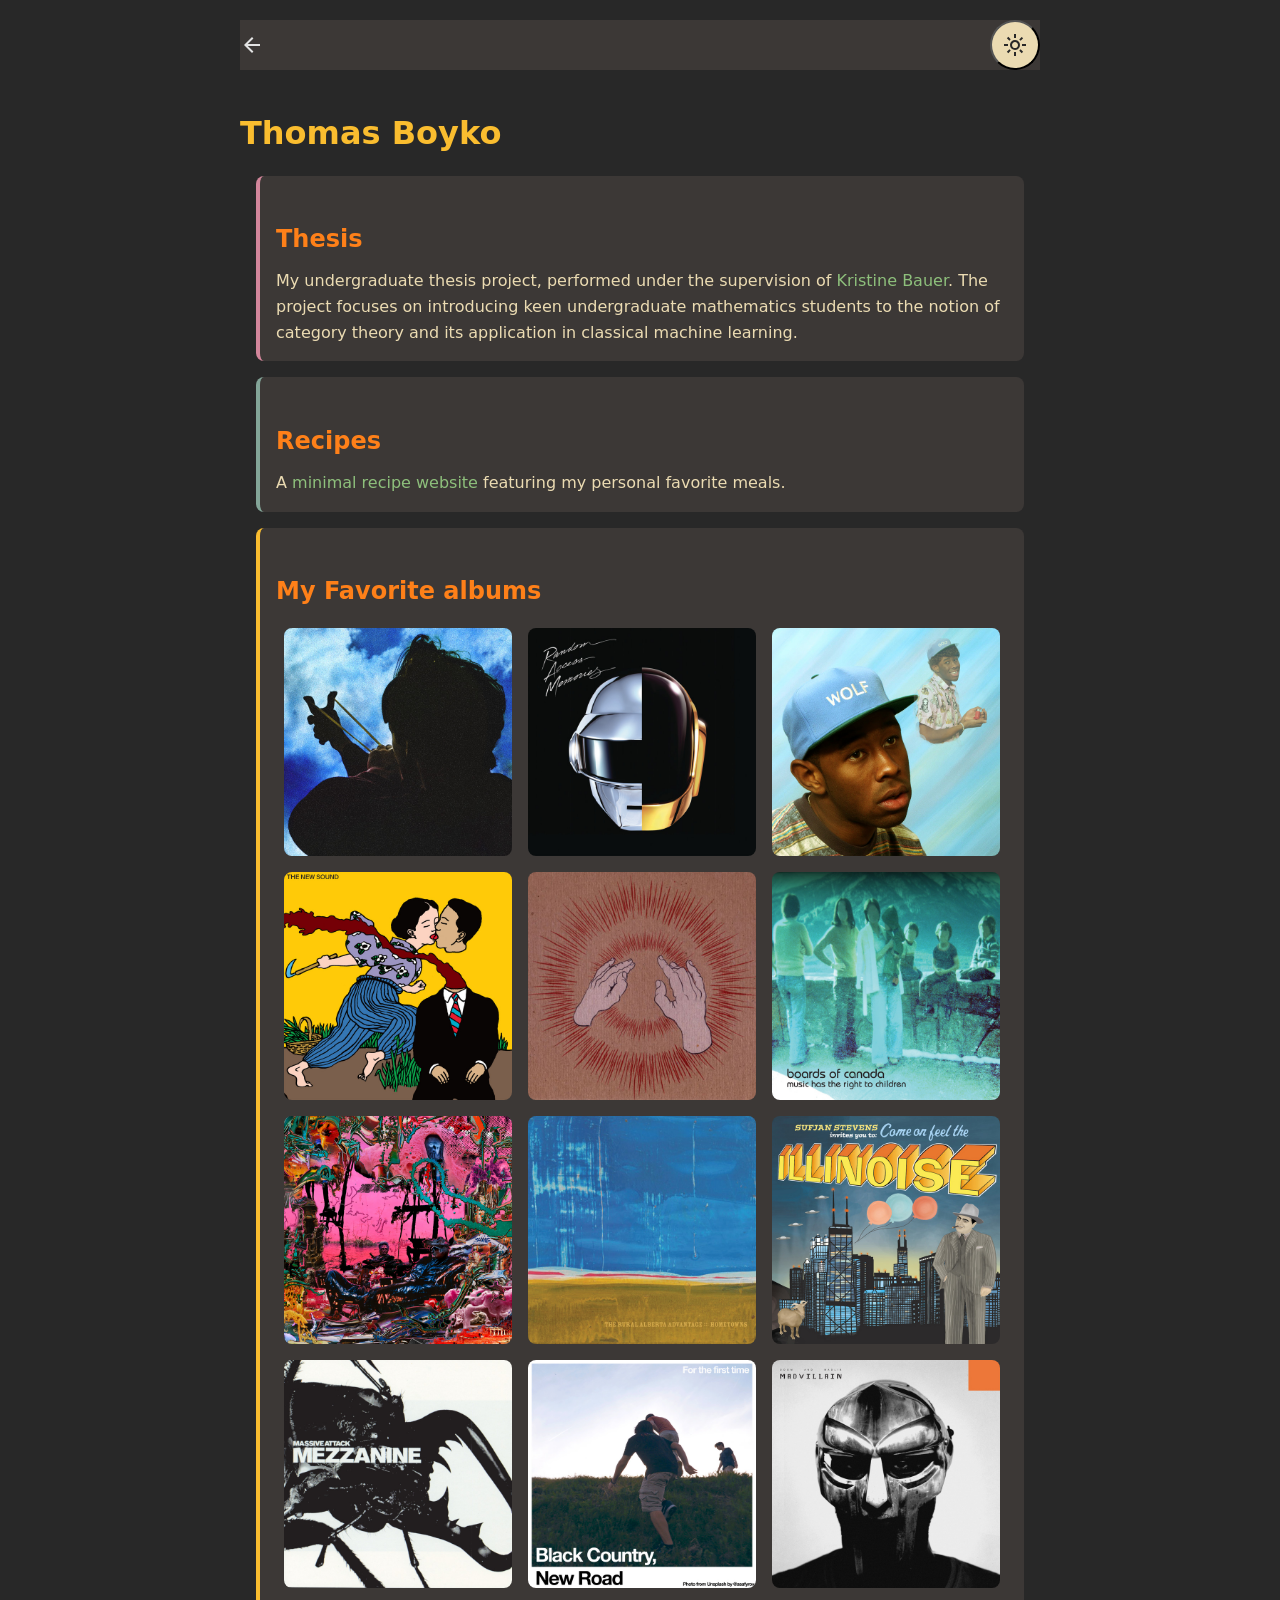
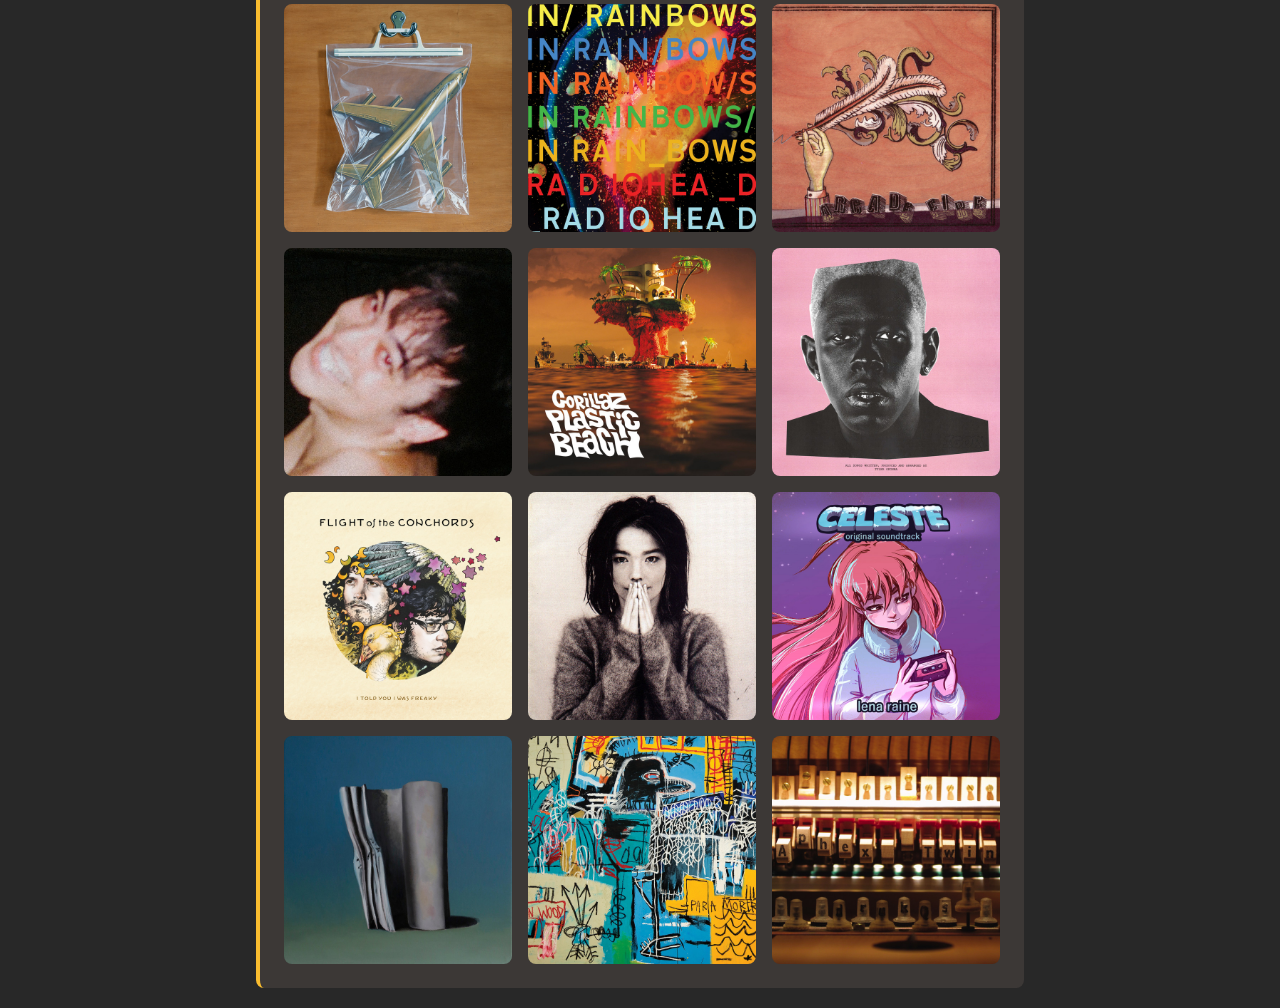
==== index.html @ dd0a9397 "first commit" ====
<!DOCTYPE html>
<html lang="en">

<head>
    <meta charset="UTF-8">
    <meta http-equiv="X-UA-Compatible" content="IE=edge">
    <meta name="viewport" content="width=device-width, initial-scale=1.0">
    <meta name="robots" content="noindex">
    <title>Thomas Boyko</title>

    <link rel="stylesheet" href="style.css">

</head>

<body>
    <div id="title-wrapper">
        <a id="back-link" href="index.html">
            <svg xmlns="http://www.w3.org/2000/svg" height="24px" viewBox="0 -960 960 960" width="24px" fill="#e3e3e3">
                <path d="m313-440 224 224-57 56-320-320 320-320 57 56-224 224h487v80H313Z" />
            </svg>
            <path stroke-linecap="round" stroke-linejoin="round" stroke-width="2" d="M10 19l-7-7m0 0l7-7m-7 7h18" />
            </svg>
        </a>

        <h1 id="title"></h1>
        <button id="theme-switch">

            <svg xmlns="http://www.w3.org/2000/svg" height="24px" viewBox="0 -960 960 960" width="24px" fill="#e3e3e3">
                <path
                    d="M480-120q-150 0-255-105T120-480q0-150 105-255t255-105q14 0 27.5 1t26.5 3q-41 29-65.5 75.5T444-660q0 90 63 153t153 63q55 0 101-24.5t75-65.5q2 13 3 26.5t1 27.5q0 150-105 255T480-120Zm0-80q88 0 158-48.5T740-375q-20 5-40 8t-40 3q-123 0-209.5-86.5T364-660q0-20 3-40t8-40q-78 32-126.5 102T200-480q0 116 82 198t198 82Zm-10-270Z" />
            </svg>

            <!--light:-->
            <svg xmlns="http://www.w3.org/2000/svg" height="24px" viewBox="0 -960 960 960" width="24px" fill="#e3e3e3">
                <path
                    d="M480-360q50 0 85-35t35-85q0-50-35-85t-85-35q-50 0-85 35t-35 85q0 50 35 85t85 35Zm0 80q-83 0-141.5-58.5T280-480q0-83 58.5-141.5T480-680q83 0 141.5 58.5T680-480q0 83-58.5 141.5T480-280ZM200-440H40v-80h160v80Zm720 0H760v-80h160v80ZM440-760v-160h80v160h-80Zm0 720v-160h80v160h-80ZM256-650l-101-97 57-59 96 100-52 56Zm492 496-97-101 53-55 101 97-57 59Zm-98-550 97-101 59 57-100 96-56-52ZM154-212l101-97 55 53-97 101-59-57Zm326-268Z" />
            </svg>
        </button>
    </div>

    <h1>Thomas Boyko</h1>

    <div id="thesis">
        <h2> Thesis</h2>
        My undergraduate thesis project, performed under the supervision of <a href="">Kristine Bauer</a>. The project
        focuses on introducing keen undergraduate mathematics students to the notion of category theory and its
        application in classical machine learning.
    </div>

    <div id="recipes">
        <h2>Recipes</h2>
        A<a href="https://thomas-boyko.github.io/recipes"> minimal recipe website </a>featuring my personal favorite
        meals.
    </div>

    <div class="collapsible" , id="music">
        <h2>My Favorite albums</h2>
        <div id="music-grid">
            <script>
                fetch("albums.html")
                    .then(r => r.text())
                    .then(html => document.getElementById("music-grid").innerHTML = html);
            </script>
        </div>
</body>

</html>
---- style.css ----
:root {
    --bg-dark: #1d2021;
    --bg: #282828;
    --bg-light: #3c3836;
    --fg: #ebdbb2;
    --fg-dim: #d5c4a1;
    --red: #fb4934;
    --green: #b8bb26;
    --yellow: #fabd2f;
    --blue: #83a598;
    --purple: #d3869b;
    --aqua: #8ec07c;
    --orange: #fe8019;
    --gray: #a89984;
}

.lightmode {
    --bg: #f2e5bc;
    --bg: #fbf1c7;
    --bg-light: #ebdbb2;

    --fg: #282828;
    --fg-dim: #3c3836;

    --red: #9d0006;
    --green: #79740e;
    --yellow: #b57614;
    --blue: #076678;
    --purple: #8f3f71;
    --aqua: #427b58;
    --orange: #af3a03;
    --gray: #928374;
}

body {
    background-color: var(--bg);
    color: var(--fg);
    font-family: 'Fira Sans', system-ui, sans-serif;
    line-height: 1.6;
    max-width: 800px;
    margin: 20px auto;
    padding: 0 10px;
    word-wrap: break-word;
    text-rendering: optimizeLegibility
}

div {
    background-color: var(--bg-light);
    color: var(--fg);
}


img {
    width: 100%;
    aspect-ratio: 1;
    border-radius: 8px;
    object-fit: cover;
}

a {
    color: var(--aqua);
    text-decoration: none;
}

a:hover {
    color: var(--orange);
}

button:hover {
    cursor: pointer;
}

.container {
    display: none;
    max-width: 1200px;
    margin-left: auto;
    margin-right: auto;
    padding: 0 16px 16px;
}

@media screen and (min-width: 768px) {
    .container.show-recipe {
        display: grid;
    }
}

@media print {
    #back-link {
        display: none;
    }
}

#thesis {
    border-radius: 8px;
    border-left: 4px solid var(--purple);
    padding: 16px;
    margin: 16px;
}

#music {
    border-radius: 8px;
    border-left: 4px solid var(--yellow);
    margin: 16px;
    padding: 16px;
}

#music-grid {
    display: grid;
    grid-template-columns: repeat(auto-fill, minmax(200px, 1fr));
    gap: 1em;
    border-radius: 0px;
    border-left: 0px;
    padding: 8px;
}

#music-grid a {
    display: block;
    line-height: 0;
}

#recipes {
    border-radius: 8px;
    border-left: 4px solid var(--blue);
    padding: 16px;
    margin: 16px;
}

#back-link {
    margin-right: 8px;
    color: var(--fg);
}

#back-icon {
    height: 28px;
    width: 28px;
    margin-bottom: -2px;
}

#back-icon svg {
    fill: var(--bg);
}

#theme-switch {
    height: 50px;
    width: 50px;
    padding: 0;
    border-radius: 50%;
    background-color: var(--fg);
    display: flex;
    justify-content: center;
    align-items: center;
    margin-left: auto;
    flex-shrink: 0;
    flex-grow: 0;
}

#theme-switch svg {
    fill: var(--bg);
}

#theme-switch svg:last-child {
    display: none
}

#theme-switch svg:first-child {
    display: none
}

#theme-switch svg:last-child {
    display: block
}

#title-wrapper {
    margin-top: 16px;
    margin-bottom: 8px;
    display: flex;
    align-items: baseline;
}

#title {
    margin: 0;
    color: var(--yellow);
    padding-left: 20px;
}

#subheader {
    font-style: italic;
    color: var(--fg-dim);
    margin-top: -8px;
    margin-bottom: 16px;
}

#sidebar {
    display: block;
}

h1,
h2,
h3,
h4,
h5 {
    color: var(--yellow);
    font-weight: 600;
    margin-top: 1.2em;
    margin-bottom: 0.4em;
}

h2 {
    color: var(--orange);
}

h3 {
    color: var(--aqua);
}

strong,
b {
    color: var(--fg);
}

em,
i {
    color: var(--fg-dim);
}

a {
    color: var(--aqua);
    text-decoration: none;
}

a:hover {
    color: var(--orange);
    text-decoration: underline;
}
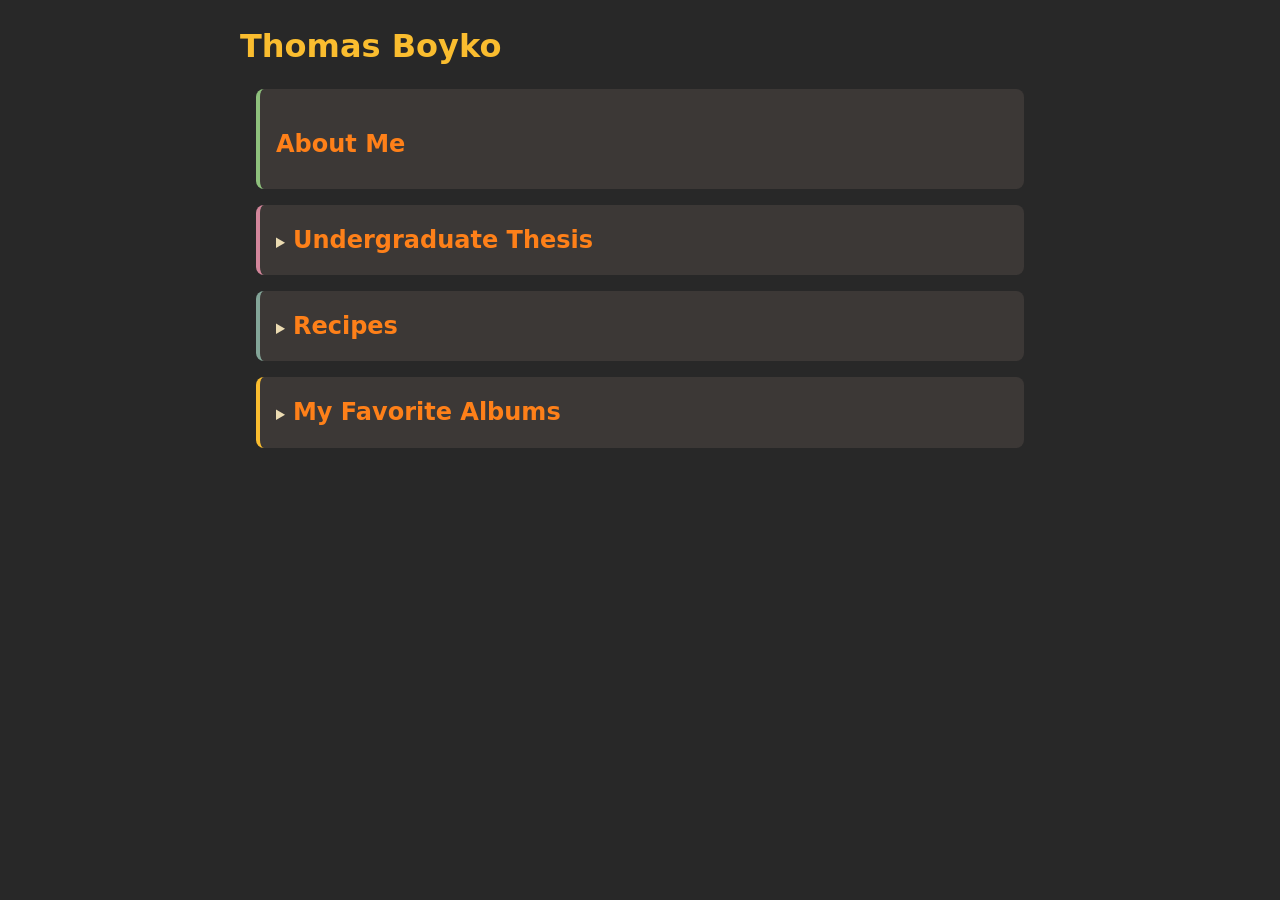
==== commit d1da4a22: "updated styles" ====
--- a/index.html
+++ b/index.html
@@ -13,7 +13,7 @@
 </head>
 
 <body>
-    <div id="title-wrapper">
+    <!--<div id="title-wrapper">
         <a id="back-link" href="index.html">
             <svg xmlns="http://www.w3.org/2000/svg" height="24px" viewBox="0 -960 960 960" width="24px" fill="#e3e3e3">
                 <path d="m313-440 224 224-57 56-320-320 320-320 57 56-224 224h487v80H313Z" />
@@ -30,38 +30,43 @@
                     d="M480-120q-150 0-255-105T120-480q0-150 105-255t255-105q14 0 27.5 1t26.5 3q-41 29-65.5 75.5T444-660q0 90 63 153t153 63q55 0 101-24.5t75-65.5q2 13 3 26.5t1 27.5q0 150-105 255T480-120Zm0-80q88 0 158-48.5T740-375q-20 5-40 8t-40 3q-123 0-209.5-86.5T364-660q0-20 3-40t8-40q-78 32-126.5 102T200-480q0 116 82 198t198 82Zm-10-270Z" />
             </svg>
 
-            <!--light:-->
             <svg xmlns="http://www.w3.org/2000/svg" height="24px" viewBox="0 -960 960 960" width="24px" fill="#e3e3e3">
                 <path
                     d="M480-360q50 0 85-35t35-85q0-50-35-85t-85-35q-50 0-85 35t-35 85q0 50 35 85t85 35Zm0 80q-83 0-141.5-58.5T280-480q0-83 58.5-141.5T480-680q83 0 141.5 58.5T680-480q0 83-58.5 141.5T480-280ZM200-440H40v-80h160v80Zm720 0H760v-80h160v80ZM440-760v-160h80v160h-80Zm0 720v-160h80v160h-80ZM256-650l-101-97 57-59 96 100-52 56Zm492 496-97-101 53-55 101 97-57 59Zm-98-550 97-101 59 57-100 96-56-52ZM154-212l101-97 55 53-97 101-59-57Zm326-268Z" />
             </svg>
         </button>
+    </div>-->
+
+    <h1>Thomas Boyko</h1>
+    <div id = "intro"><h2>About Me</h2>
+        
     </div>
 
-    <h1>Thomas Boyko</h1>
-
-    <div id="thesis">
-        <h2> Thesis</h2>
+    <details id="thesis"> <summary><h2 style="display: inline">Undergraduate Thesis</h2></summary>
         My undergraduate thesis project, performed under the supervision of <a href="">Kristine Bauer</a>. The project
         focuses on introducing keen undergraduate mathematics students to the notion of category theory and its
         application in classical machine learning.
-    </div>
 
-    <div id="recipes">
-        <h2>Recipes</h2>
+        <div>
+        <iframe style="padding=1em" src="https://raw.githubusercontent.com/username/act-thesis/main.pdf"></iframe>
+        </div>
+    </details>
+
+    <details id="recipes"> <summary><h2 style="display: inline">Recipes</h2></summary>
         A<a href="https://thomas-boyko.github.io/recipes"> minimal recipe website </a>featuring my personal favorite
         meals.
-    </div>
+<iframe src="https://thomas-boyko.github.io/recipes" width="100%" height="400px"></iframe>
+    </details>
 
-    <div class="collapsible" , id="music">
-        <h2>My Favorite albums</h2>
+
+    <details id="music"> <summary><h2 style="display: inline">My Favorite Albums</h2></summary>
         <div id="music-grid">
             <script>
                 fetch("albums.html")
                     .then(r => r.text())
                     .then(html => document.getElementById("music-grid").innerHTML = html);
             </script>
-        </div>
+        </details>
 </body>
 
 </html>
--- a/style.css
+++ b/style.css
@@ -15,7 +15,7 @@
 }
 
 .lightmode {
-    --bg: #f2e5bc;
+    --bg-dark: #f2e5bc;
     --bg: #fbf1c7;
     --bg-light: #ebdbb2;
 
@@ -44,11 +44,32 @@
     text-rendering: optimizeLegibility
 }
 
-div {
-    background-color: var(--bg-light);
-    color: var(--fg);
-}
-
+iframe {
+    width: 100%;
+    height: 10em;
+    border-radius: 8px;
+    margin-top: 1em;
+}
+
+details {
+    color: var(--fg);
+    background-color: var(--bg-light);
+}
+
+details>summary {
+    background-color: var(--bg-light);
+}
+
+details>summary:hover {
+    color: var(--yellow);
+    background-color: var(--bg-light);
+    cursor: pointer;
+}
+
+summary h2 {
+    display: inline;
+    margin: 0;
+}
 
 img {
     width: 100%;
@@ -90,9 +111,18 @@
     }
 }
 
+#intro {
+    border-radius: 8px;
+    border-left: 4px solid var(--aqua);
+    background-color: var(--bg-light);
+    padding: 16px;
+    margin: 16px;
+}
+
 #thesis {
     border-radius: 8px;
     border-left: 4px solid var(--purple);
+    background-color: var(--bg-light);
     padding: 16px;
     margin: 16px;
 }
@@ -100,6 +130,7 @@
 #music {
     border-radius: 8px;
     border-left: 4px solid var(--yellow);
+    background-color: var(--bg-light);
     margin: 16px;
     padding: 16px;
 }
@@ -110,6 +141,7 @@
     gap: 1em;
     border-radius: 0px;
     border-left: 0px;
+    background-color: var(--bg-light);
     padding: 8px;
 }
 
@@ -121,6 +153,7 @@
 #recipes {
     border-radius: 8px;
     border-left: 4px solid var(--blue);
+    background-color: var(--bg-light);
     padding: 16px;
     margin: 16px;
 }
@@ -158,10 +191,6 @@
     fill: var(--bg);
 }
 
-#theme-switch svg:last-child {
-    display: none
-}
-
 #theme-switch svg:first-child {
     display: none
 }
@@ -188,10 +217,6 @@
     color: var(--fg-dim);
     margin-top: -8px;
     margin-bottom: 16px;
-}
-
-#sidebar {
-    display: block;
 }
 
 h1,
@@ -201,7 +226,6 @@
 h5 {
     color: var(--yellow);
     font-weight: 600;
-    margin-top: 1.2em;
     margin-bottom: 0.4em;
 }
 
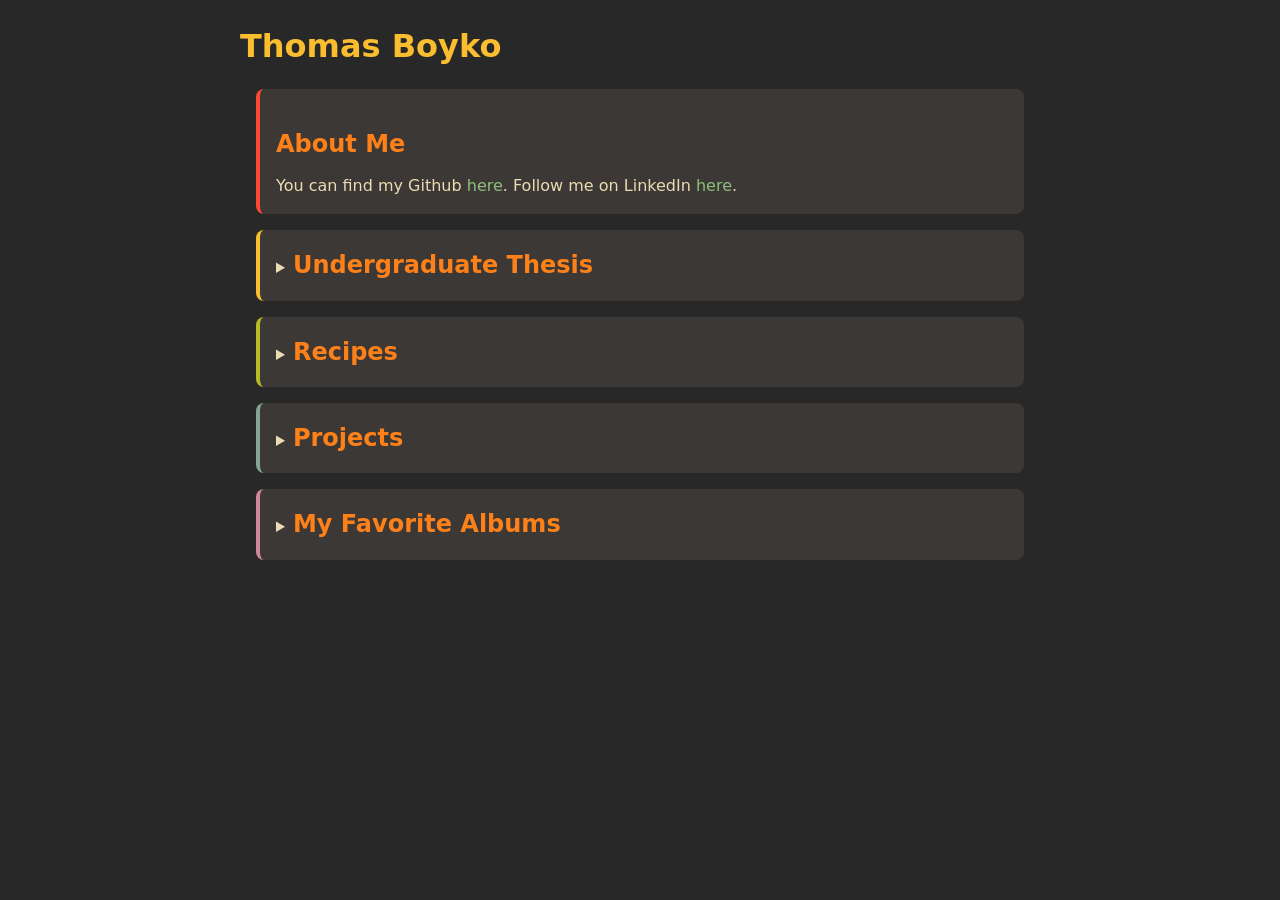
==== commit 6b07cbbf: "sdajkflha" ====
--- a/index.html
+++ b/index.html
@@ -40,12 +40,14 @@
     <h1>Thomas Boyko</h1>
     <div id = "intro"><h2>About Me</h2>
         
+
+        You can find my Github <a href = "https://github.com/thomas-boyko">here</a>. Follow me on LinkedIn <a href = "https://www.linkedin.com/in/thomas-boyko-b46495367/">here</a>.
     </div>
 
     <details id="thesis"> <summary><h2 style="display: inline">Undergraduate Thesis</h2></summary>
         My undergraduate thesis project, performed under the supervision of <a href="">Kristine Bauer</a>. The project
         focuses on introducing keen undergraduate mathematics students to the notion of category theory and its
-        application in classical machine learning.
+        application in classical machine learning. The Tex source can be found <a href="https://github.com/thomas-boyko/act-thesis">here</a>.
 
         <div>
         <iframe style="padding=1em" src="https://raw.githubusercontent.com/username/act-thesis/main.pdf"></iframe>
@@ -54,8 +56,12 @@
 
     <details id="recipes"> <summary><h2 style="display: inline">Recipes</h2></summary>
         A<a href="https://thomas-boyko.github.io/recipes"> minimal recipe website </a>featuring my personal favorite
-        meals.
-<iframe src="https://thomas-boyko.github.io/recipes" width="100%" height="400px"></iframe>
+        recipes.
+<iframe src="https://thomas-boyko.github.io/recipes/?" width="100%" height="400px"></iframe>
+    </details>
+
+    <details id="projects"> <summary><h2 style="display: inline">Projects</h2></summary>
+        
     </details>
 
 
@@ -66,7 +72,9 @@
                     .then(r => r.text())
                     .then(html => document.getElementById("music-grid").innerHTML = html);
             </script>
-        </details>
+        </div>
+    </details>
+
 </body>
 
 </html>
--- a/style.css
+++ b/style.css
@@ -113,7 +113,7 @@
 
 #intro {
     border-radius: 8px;
-    border-left: 4px solid var(--aqua);
+    border-left: 4px solid var(--red);
     background-color: var(--bg-light);
     padding: 16px;
     margin: 16px;
@@ -121,15 +121,31 @@
 
 #thesis {
     border-radius: 8px;
+    border-left: 4px solid var(--yellow);
+    background-color: var(--bg-light);
+    padding: 16px;
+    margin: 16px;
+}
+
+#recipes {
+    border-radius: 8px;
+    border-left: 4px solid var(--green);
+    background-color: var(--bg-light);
+    padding: 16px;
+    margin: 16px;
+}
+
+#projects {
+    border-radius: 8px;
+    border-left: 4px solid var(--blue);
+    background-color: var(--bg-light);
+    padding: 16px;
+    margin: 16px;
+}
+
+#music {
+    border-radius: 8px;
     border-left: 4px solid var(--purple);
-    background-color: var(--bg-light);
-    padding: 16px;
-    margin: 16px;
-}
-
-#music {
-    border-radius: 8px;
-    border-left: 4px solid var(--yellow);
     background-color: var(--bg-light);
     margin: 16px;
     padding: 16px;
@@ -150,13 +166,6 @@
     line-height: 0;
 }
 
-#recipes {
-    border-radius: 8px;
-    border-left: 4px solid var(--blue);
-    background-color: var(--bg-light);
-    padding: 16px;
-    margin: 16px;
-}
 
 #back-link {
     margin-right: 8px;
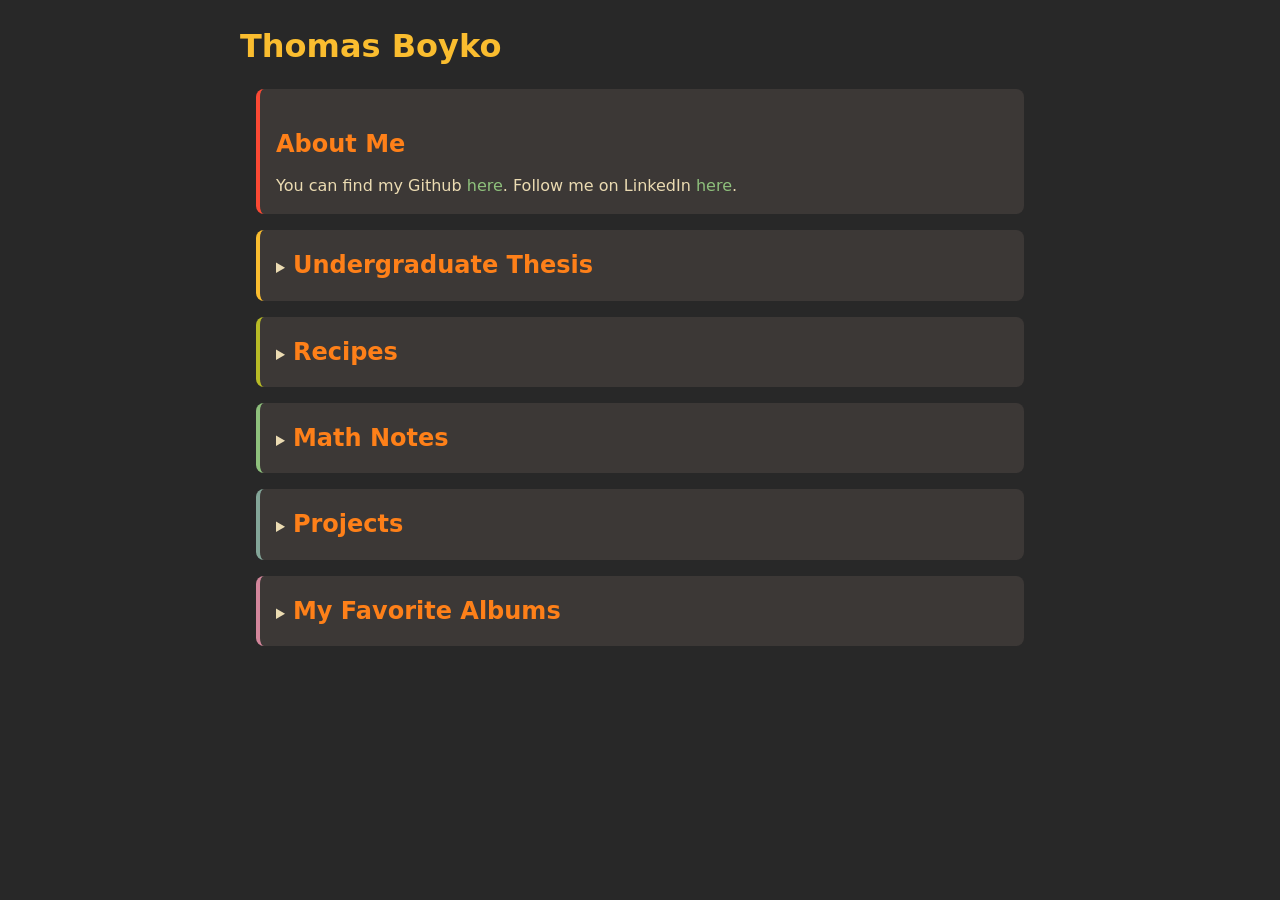
==== commit 4aa88c74: "add mathnotes" ====
--- a/index.html
+++ b/index.html
@@ -55,9 +55,13 @@
     </details>
 
     <details id="recipes"> <summary><h2 style="display: inline">Recipes</h2></summary>
-        A<a href="https://thomas-boyko.github.io/recipes"> minimal recipe website </a>featuring my personal favorite
-        recipes.
-<iframe src="https://thomas-boyko.github.io/recipes/?" width="100%" height="400px"></iframe>
+        A<a href="recipes/"> minimal recipe website </a>featuring my personal favorite recipes.
+        <iframe src="recipes/?recipe=chorizo_potato_stew" width="100%" height="800px"></iframe>
+    </details>
+
+    <details id="mathnotes"> <summary><h2 style="display: inline">Math Notes</h2></summary>
+        A<a href="recipes/"> work in progress website </a>featuring content and practice problems for parts of the Alberta Math curriculum.
+        <iframe src="mathnotes/#10C/systems/problems.md" width="100%" height="800px"></iframe>
     </details>
 
     <details id="projects"> <summary><h2 style="display: inline">Projects</h2></summary>
--- a/style.css
+++ b/style.css
@@ -143,6 +143,14 @@
     margin: 16px;
 }
 
+#mathnotes {
+    border-radius: 8px;
+    border-left: 4px solid var(--aqua);
+    background-color: var(--bg-light);
+    padding: 16px;
+    margin: 16px;
+}
+
 #music {
     border-radius: 8px;
     border-left: 4px solid var(--purple);
